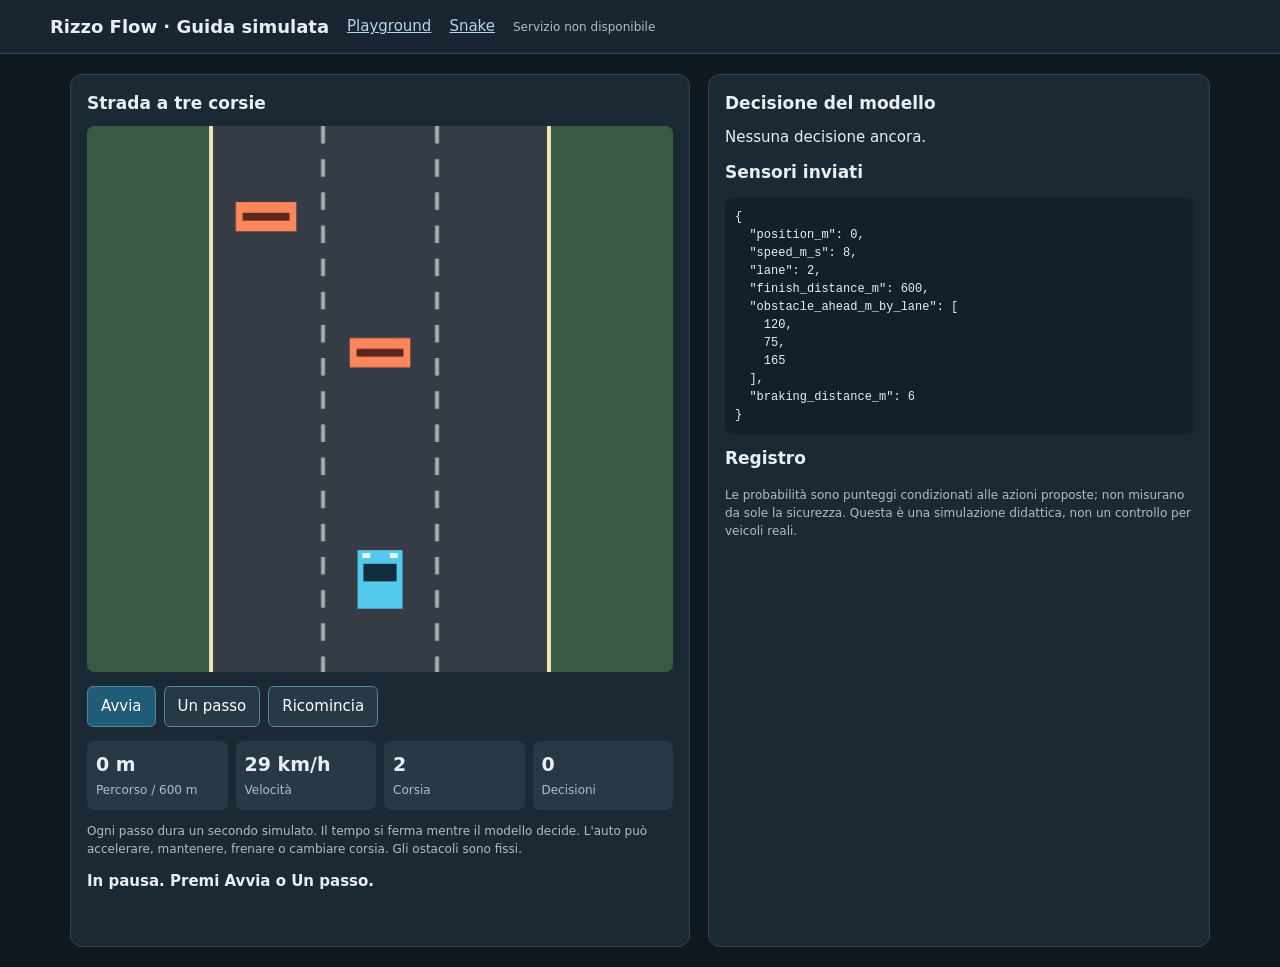
==== src/rizzo_flow/drive.html @ 02560b67 "add drive simulation" ====
<!doctype html>
<html lang="it">
<head>
<meta charset="utf-8">
<meta name="viewport" content="width=device-width, initial-scale=1">
<title>Rizzo Flow · Guida</title>
<link rel="icon" type="image/png" href="/playground/logo.png">
<style>
:root { font: 15px/1.5 system-ui, sans-serif; color: #e9eef2; background: #101820; }
* { box-sizing: border-box; }
body { margin: 0; }
header { padding: 13px max(18px, calc((100vw - 1180px)/2)); background: #192631; border-bottom: 1px solid #344653; display: flex; align-items: center; gap: 18px; flex-wrap: wrap; }
header h1 { margin: 0; font-size: 18px; }
header a { color: #b3d5ec; }
main { max-width: 1180px; margin: auto; padding: 20px; display: grid; grid-template-columns: minmax(300px, 620px) minmax(270px, 1fr); gap: 18px; }
@media (max-width: 800px) { main { grid-template-columns: 1fr; } }
.panel { background: #1a2934; border: 1px solid #344653; border-radius: 12px; padding: 16px; min-width: 0; }
canvas { width: 100%; height: auto; display: block; background: #334a40; border-radius: 8px; }
.controls { display: flex; gap: 8px; flex-wrap: wrap; margin: 14px 0; }
button { background: #205c78; color: white; border: 1px solid #5286a0; border-radius: 6px; padding: 8px 13px; cursor: pointer; font: inherit; }
button:hover { background: #28769a; }
button:disabled { opacity: .5; cursor: default; }
button.secondary { background: #263945; }
.metrics { display: grid; grid-template-columns: repeat(4, 1fr); gap: 8px; margin: 12px 0; }
@media (max-width: 500px) { .metrics { grid-template-columns: repeat(2, 1fr); } }
.metric { background: #263945; border-radius: 7px; padding: 9px; }
.metric strong { display: block; font-size: 19px; }
.metric span, .hint { color: #adbec9; font-size: 12px; }
h2 { font-size: 17px; margin: 0 0 9px; }
p { margin: 6px 0 12px; }
#status { min-height: 48px; font-weight: 600; }
.row { display: grid; grid-template-columns: 120px 1fr 55px; align-items: center; gap: 8px; margin: 7px 0; }
.bar { height: 13px; border-radius: 10px; background: #344653; overflow: hidden; }
.bar i { display: block; height: 100%; background: #4dc8a2; }
.row.chosen { color: #8af0c8; font-weight: 700; }
pre { white-space: pre-wrap; word-break: break-word; font-size: 12px; background: #12202a; border-radius: 7px; padding: 10px; overflow: auto; max-height: 280px; }
#log { max-height: 220px; overflow: auto; margin: 0; padding-left: 24px; font-size: 13px; }
#log li { margin: 5px 0; }
.error { color: #ffc4ad; }
</style>
</head>
<body>
<header>
  <h1>Rizzo Flow · Guida simulata</h1>
  <a href="/playground">Playground</a>
  <a href="/snake">Snake</a>
  <span id="health" class="hint">Connessione al modello…</span>
</header>
<main>
  <section class="panel">
    <h2>Strada a tre corsie</h2>
    <canvas id="road" width="600" height="560" aria-label="Strada vista dall'alto con auto e ostacoli" role="img"></canvas>
    <div class="controls">
      <button id="run">Avvia</button>
      <button id="step" class="secondary">Un passo</button>
      <button id="reset" class="secondary">Ricomincia</button>
    </div>
    <div class="metrics">
      <div class="metric"><strong id="distance">0 m</strong><span>Percorso / 600 m</span></div>
      <div class="metric"><strong id="speed">0 km/h</strong><span>Velocità</span></div>
      <div class="metric"><strong id="lane">2</strong><span>Corsia</span></div>
      <div class="metric"><strong id="turns">0</strong><span>Decisioni</span></div>
    </div>
    <p class="hint">Ogni passo dura un secondo simulato. Il tempo si ferma mentre il modello decide. L'auto può accelerare, mantenere, frenare o cambiare corsia. Gli ostacoli sono fissi.</p>
    <p id="status" role="status"></p>
  </section>
  <section class="panel">
    <h2>Decisione del modello</h2>
    <p id="last">Nessuna decisione ancora.</p>
    <div id="probabilities"></div>
    <h2>Sensori inviati</h2>
    <pre id="sensors"></pre>
    <h2>Registro</h2>
    <ol id="log"></ol>
    <p class="hint">Le probabilità sono punteggi condizionati alle azioni proposte; non misurano da sole la sicurezza. Questa è una simulazione didattica, non un controllo per veicoli reali.</p>
  </section>
</main>
<script>
// Deterministic simulation. Coordinates and distances are metres; lanes are 0, 1, 2.
const Drive = (() => {
  const finish = 600;
  const obstacles = [
    {at: 75, lane: 1}, {at: 120, lane: 0}, {at: 165, lane: 2},
    {at: 210, lane: 1}, {at: 250, lane: 0}, {at: 295, lane: 2},
    {at: 335, lane: 1}, {at: 380, lane: 0}, {at: 420, lane: 2},
    {at: 465, lane: 1}, {at: 505, lane: 0}, {at: 550, lane: 2},
  ];
  const labels = {
    accelerate: 'Accelera', hold: 'Mantieni', brake: 'Frena',
    left: 'Sposta a sinistra', right: 'Sposta a destra',
  };
  const reset = () => ({position: 0, speed: 8, lane: 1, turns: 0, outcome: null});
  function options(state) {
    const ids = ['accelerate', 'hold', 'brake'];
    if (state.lane > 0) ids.push('left');
    if (state.lane < 2) ids.push('right');
    return ids;
  }
  function sensors(state) {
    const ahead = [0, 1, 2].map(lane => {
      const next = obstacles.find(o => o.lane === lane && o.at + 4 >= state.position);
      return next ? Math.max(0, Math.round(next.at - state.position)) : null;
    });
    return {
      position_m: Math.round(state.position), speed_m_s: state.speed,
      lane: state.lane + 1, finish_distance_m: Math.max(0, Math.round(finish - state.position)),
      obstacle_ahead_m_by_lane: ahead,
      braking_distance_m: Math.ceil(state.speed * state.speed / 12),
    };
  }
  function advance(state, action) {
    if (state.outcome || !options(state).includes(action)) throw Error('Azione non valida');
    const nextLane = state.lane + (action === 'left' ? -1 : action === 'right' ? 1 : 0);
    const nextSpeed = Math.max(0, Math.min(22, state.speed + (
      action === 'accelerate' ? 3 : action === 'brake' ? -6 : 0
    )));
    const nextPosition = Math.min(finish, state.position + (state.speed + nextSpeed) / 2);
    // A lane change occupies both lanes for the full tick. Check the swept path, not just the endpoint.
    const hit = obstacles.some(o =>
      (o.lane === state.lane || o.lane === nextLane) &&
      state.position <= o.at + 4 && nextPosition >= o.at - 4
    );
    return {
      position: nextPosition, speed: nextSpeed, lane: nextLane, turns: state.turns + 1,
      outcome: hit ? 'crash' : nextPosition >= finish ? 'finish' : null,
    };
  }
  return {finish, obstacles, labels, reset, options, sensors, advance};
})();

const canvas = document.getElementById('road');
const ctx = canvas.getContext('2d');
const el = id => document.getElementById(id);
let state = Drive.reset();
let running = false;
let pending = false;
let generation = 0;
let controller = null;

function paint() {
  const w = canvas.width, h = canvas.height;
  ctx.fillStyle = '#395b45'; ctx.fillRect(0, 0, w, h);
  ctx.fillStyle = '#353c45'; ctx.fillRect(125, 0, 350, h);
  ctx.fillStyle = '#f2e5af'; ctx.fillRect(125, 0, 4, h); ctx.fillRect(471, 0, 4, h);
  const scale = 3.1, carY = h - 95;
  for (const boundary of [1, 2]) {
    const x = 125 + boundary * (350 / 3);
    ctx.fillStyle = '#a7afb0';
    for (let y = ((state.position * scale) % 34) - 34; y < h; y += 34) ctx.fillRect(x - 2, y, 4, 18);
  }
  for (const o of Drive.obstacles) {
    const y = carY - (o.at - state.position) * scale;
    if (y < -30 || y > h + 30) continue;
    const x = 125 + (o.lane + .5) * (350 / 3);
    ctx.fillStyle = '#ff865b'; ctx.fillRect(x - 31, y - 15, 62, 30);
    ctx.fillStyle = '#5b271b'; ctx.fillRect(x - 24, y - 4, 48, 8);
  }
  const goalY = carY - (Drive.finish - state.position) * scale;
  if (goalY > -12 && goalY < h + 12) {
    ctx.fillStyle = '#f7f7f2'; ctx.fillRect(125, goalY - 5, 350, 10);
    ctx.fillStyle = '#141d24';
    for (let i = 0; i < 12; i += 2) ctx.fillRect(125 + i * 29.2, goalY - 5, 29.2, 5);
  }
  const carX = 125 + (state.lane + .5) * (350 / 3);
  ctx.fillStyle = state.outcome === 'crash' ? '#ff4848' : '#55c9ec';
  ctx.fillRect(carX - 23, carY - 30, 46, 60);
  ctx.fillStyle = '#102e3d'; ctx.fillRect(carX - 17, carY - 16, 34, 18);
  ctx.fillStyle = '#ecf4f8'; ctx.fillRect(carX - 18, carY - 27, 8, 5); ctx.fillRect(carX + 10, carY - 27, 8, 5);
}

function render() {
  paint();
  el('distance').textContent = `${Math.round(state.position)} m`;
  el('speed').textContent = `${Math.round(state.speed * 3.6)} km/h`;
  el('lane').textContent = String(state.lane + 1);
  el('turns').textContent = String(state.turns);
  el('sensors').textContent = JSON.stringify(Drive.sensors(state), null, 2);
  el('run').textContent = running ? 'Pausa' : 'Avvia';
  el('step').disabled = pending || running || !!state.outcome;
  el('run').disabled = !!state.outcome;
  if (state.outcome === 'crash') el('status').textContent = 'Collisione. Premi Ricomincia per riprovare.';
  else if (state.outcome === 'finish') el('status').textContent = `Traguardo raggiunto in ${state.turns} decisioni!`;
  else if (pending) el('status').textContent = 'Il modello sta scegliendo la prossima azione…';
  else if (!el('status').classList.contains('error')) el('status').textContent = running ? 'Guida in corso.' : 'In pausa. Premi Avvia o Un passo.';
}

function requestFor(snapshot) {
  const actions = Drive.options(snapshot);
  return {
    state: {
      task: 'Reach the finish without touching stationary obstacles on a three-lane road.',
      dynamics: 'One action advances one second. Accelerate adds 3 m/s, brake subtracts 6 m/s, speed stays between 0 and 22 m/s. Hold and lane changes keep speed. Distance moved is the average of old and new speed for one second. A lane change occupies both lanes during that second. An obstacle is hit if the car passes within 4 m of it in an occupied lane. Lane changes can cross into an obstacle. Null means no obstacle ahead in that lane.',
      sensors: Drive.sensors(snapshot),
    },
    questions: {
      action: {
        type: 'choice',
        instructions: 'Choose the single safest action that makes progress toward the finish. Avoid all collisions. Use the current speed, braking distance, obstacles and lane-change dynamics. Pick only an available action.',
        options: actions.map(id => ({id, description: Drive.labels[id]})),
        policy: {allow_abstain: false},
      },
    },
  };
}

async function step() {
  if (pending || state.outcome) return;
  pending = true;
  const currentGeneration = generation;
  const snapshot = {...state};
  controller = new AbortController();
  el('status').classList.remove('error');
  render();
  try {
    const response = await fetch('/v1/decisions', {
      method: 'POST', headers: {'Content-Type': 'application/json'},
      body: JSON.stringify(requestFor(snapshot)), signal: controller.signal,
    });
    if (!response.ok) throw Error(`HTTP ${response.status}: ${(await response.text()).slice(0, 500)}`);
    const data = await response.json();
    if (currentGeneration !== generation) return;
    const answer = data.answers.action;
    const action = answer.choice;
    if (answer.status !== 'ok' || !Drive.options(snapshot).includes(action)) {
      running = false;
      throw Error(`Il modello non ha scelto un'azione valida (status: ${answer.status}).`);
    }
    state = Drive.advance(snapshot, action);
    const latency = Math.round((data.timing?.total_seconds || 0) * 1000);
    el('last').textContent = `Passo ${state.turns}: ${Drive.labels[action]} · ${latency} ms di elaborazione`;
    const probabilities = el('probabilities');
    probabilities.replaceChildren();
    for (const id of Drive.options(snapshot)) {
      const p = answer.probabilities[id] || 0;
      const row = document.createElement('div'); row.className = `row${id === action ? ' chosen' : ''}`;
      const label = document.createElement('span'); label.textContent = Drive.labels[id];
      const track = document.createElement('span'); track.className = 'bar';
      const bar = document.createElement('i'); bar.style.width = `${Math.max(0, Math.min(100, p * 100))}%`;
      track.append(bar);
      const value = document.createElement('span'); value.textContent = `${(p * 100).toFixed(1)}%`;
      row.append(label, track, value); probabilities.append(row);
    }
    const line = document.createElement('li');
    line.textContent = `${state.turns}. ${Drive.labels[action]} → ${Math.round(state.position)} m, ${Math.round(state.speed * 3.6)} km/h, corsia ${state.lane + 1}${state.outcome ? ` · ${state.outcome}` : ''}`;
    el('log').prepend(line);
    if (state.outcome) running = false;
  } catch (error) {
    if (currentGeneration === generation && error.name !== 'AbortError') {
      running = false;
      el('status').classList.add('error');
      el('status').textContent = `Errore: ${error.message}`;
    }
  } finally {
    if (currentGeneration === generation) {
      pending = false;
      controller = null;
      render();
      if (running && !state.outcome) setTimeout(step, 250);
    }
  }
}

el('run').addEventListener('click', () => {
  running = !running;
  el('status').classList.remove('error');
  render();
  if (running && !pending) step();
});
el('step').addEventListener('click', step);
el('reset').addEventListener('click', () => {
  generation++;
  if (controller) controller.abort();
  controller = null; pending = false; running = false; state = Drive.reset();
  el('probabilities').replaceChildren(); el('log').replaceChildren();
  el('last').textContent = 'Nessuna decisione ancora.';
  el('status').classList.remove('error'); render();
});
fetch('/health').then(r => r.json()).then(data => {
  el('health').textContent = data.status === 'ready' ? `Modello pronto · ${data.model.runtime}` : 'Modello non pronto';
}).catch(() => { el('health').textContent = 'Servizio non disponibile'; });
render();
</script>
</body>
</html>
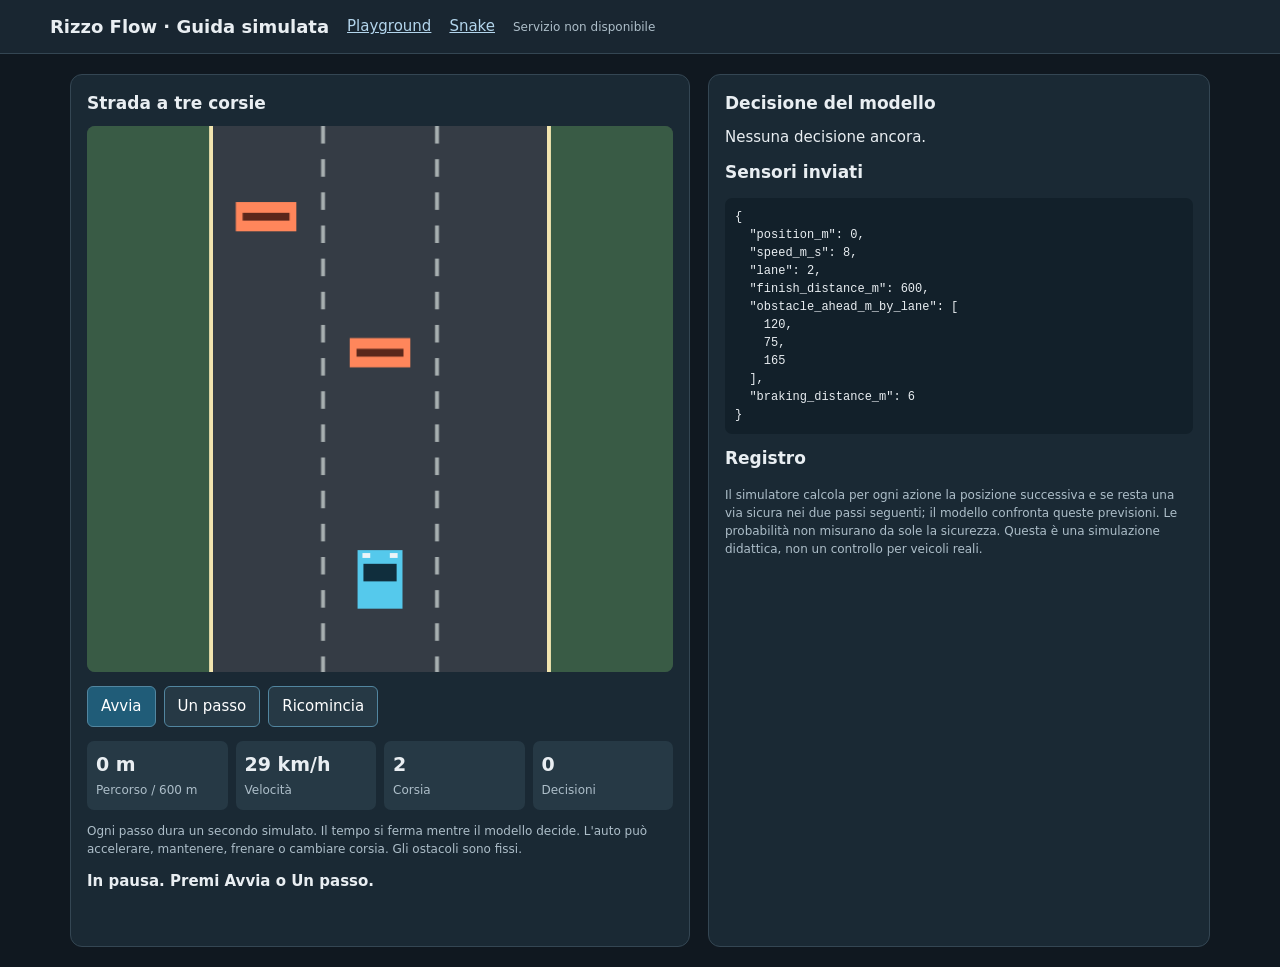
==== commit 2e017e68: "drive fix pt.1" ====
--- a/src/rizzo_flow/drive.html
+++ b/src/rizzo_flow/drive.html
@@ -72,7 +72,7 @@
     <pre id="sensors"></pre>
     <h2>Registro</h2>
     <ol id="log"></ol>
-    <p class="hint">Le probabilità sono punteggi condizionati alle azioni proposte; non misurano da sole la sicurezza. Questa è una simulazione didattica, non un controllo per veicoli reali.</p>
+    <p class="hint">Il simulatore calcola per ogni azione la posizione successiva e se resta una via sicura nei due passi seguenti; il modello confronta queste previsioni. Le probabilità non misurano da sole la sicurezza. Questa è una simulazione didattica, non un controllo per veicoli reali.</p>
   </section>
 </main>
 <script>
@@ -125,7 +125,23 @@
       outcome: hit ? 'crash' : nextPosition >= finish ? 'finish' : null,
     };
   }
-  return {finish, obstacles, labels, reset, options, sensors, advance};
+  function hasSafeContinuation(state, remaining) {
+    if (state.outcome === 'finish') return true;
+    if (state.outcome === 'crash') return false;
+    if (remaining === 0) return true;
+    return options(state).some(action => hasSafeContinuation(advance(state, action), remaining - 1));
+  }
+  function forecast(state, action) {
+    const next = advance(state, action);
+    return {
+      position_m: Math.round(next.position * 10) / 10,
+      speed_m_s: next.speed,
+      lane: next.lane + 1,
+      collision: next.outcome === 'crash',
+      safe_continuation_two_more_steps: hasSafeContinuation(next, 2),
+    };
+  }
+  return {finish, obstacles, labels, reset, options, sensors, advance, forecast};
 })();
 
 const canvas = document.getElementById('road');
@@ -188,15 +204,21 @@
   const actions = Drive.options(snapshot);
   return {
     state: {
-      task: 'Reach the finish without touching stationary obstacles on a three-lane road.',
-      dynamics: 'One action advances one second. Accelerate adds 3 m/s, brake subtracts 6 m/s, speed stays between 0 and 22 m/s. Hold and lane changes keep speed. Distance moved is the average of old and new speed for one second. A lane change occupies both lanes during that second. An obstacle is hit if the car passes within 4 m of it in an occupied lane. Lane changes can cross into an obstacle. Null means no obstacle ahead in that lane.',
+      task: 'Drive to the finish without a collision. Survival is more important than speed.',
+      dynamics: 'One action advances one second. Speed is capped at 22 m/s. A lane change occupies both the old and new lanes during the step. An obstacle is hit when the car passes within 4 m of it in either occupied lane. Null means no obstacle ahead.',
       sensors: Drive.sensors(snapshot),
     },
     questions: {
       action: {
         type: 'choice',
-        instructions: 'Choose the single safest action that makes progress toward the finish. Avoid all collisions. Use the current speed, braking distance, obstacles and lane-change dynamics. Pick only an available action.',
-        options: actions.map(id => ({id, description: Drive.labels[id]})),
+        instructions: 'Choose an action that avoids collision now AND still has a safe continuation for the next two steps. The simulator has already calculated the exact result of every available action below; trust those forecasts. Never choose an action marked collision or no safe continuation. Among the viable actions, make progress toward the finish.',
+        options: actions.map(id => {
+          const f = Drive.forecast(snapshot, id);
+          return {
+            id,
+            description: `${id}: after one second: position ${f.position_m} m, speed ${f.speed_m_s} m/s, lane ${f.lane}. ${f.collision ? 'COLLISION on this step.' : f.safe_continuation_two_more_steps ? 'Safe continuation exists for two more steps.' : 'NO SAFE CONTINUATION: leads to a crash within two steps.'}`,
+          };
+        }),
         policy: {allow_abstain: false},
       },
     },
@@ -232,8 +254,11 @@
     probabilities.replaceChildren();
     for (const id of Drive.options(snapshot)) {
       const p = answer.probabilities[id] || 0;
+      const forecast = Drive.forecast(snapshot, id);
       const row = document.createElement('div'); row.className = `row${id === action ? ' chosen' : ''}`;
-      const label = document.createElement('span'); label.textContent = Drive.labels[id];
+      const label = document.createElement('span');
+      label.textContent = `${Drive.labels[id]}${forecast.safe_continuation_two_more_steps ? '' : ' ⚠'}`;
+      label.title = forecast.collision ? 'Collisione immediata' : forecast.safe_continuation_two_more_steps ? 'Esiste una continuazione sicura' : 'Nessuna continuazione sicura nei prossimi due passi';
       const track = document.createElement('span'); track.className = 'bar';
       const bar = document.createElement('i'); bar.style.width = `${Math.max(0, Math.min(100, p * 100))}%`;
       track.append(bar);
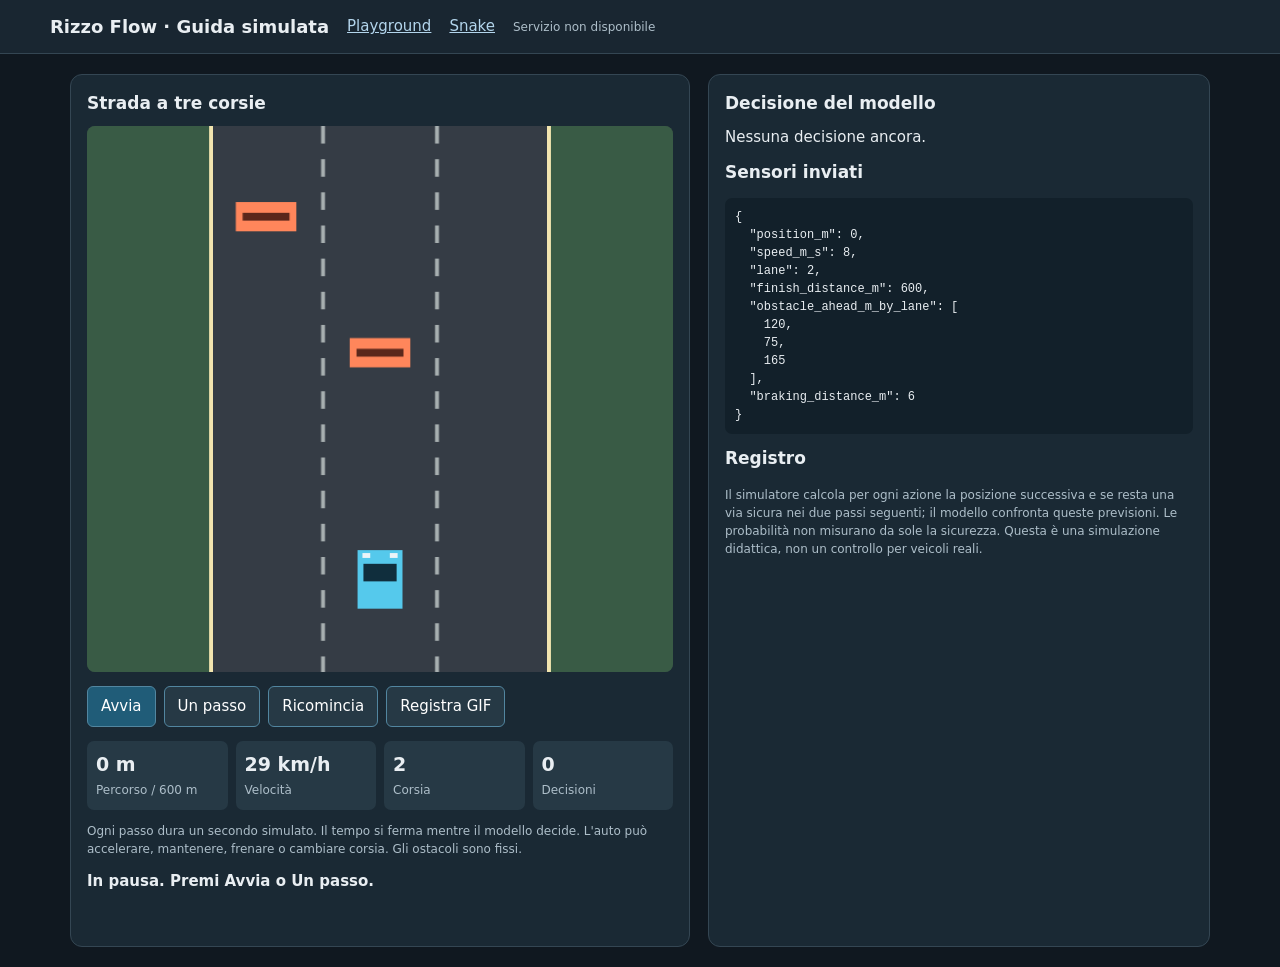
==== commit 54553795: "fix drive pt2" ====
--- a/src/rizzo_flow/drive.html
+++ b/src/rizzo_flow/drive.html
@@ -20,6 +20,7 @@
 button { background: #205c78; color: white; border: 1px solid #5286a0; border-radius: 6px; padding: 8px 13px; cursor: pointer; font: inherit; }
 button:hover { background: #28769a; }
 button:disabled { opacity: .5; cursor: default; }
+button.rec.on { border-color: #ff865b; color: #ffb39c; }
 button.secondary { background: #263945; }
 .metrics { display: grid; grid-template-columns: repeat(4, 1fr); gap: 8px; margin: 12px 0; }
 @media (max-width: 500px) { .metrics { grid-template-columns: repeat(2, 1fr); } }
@@ -54,6 +55,7 @@
       <button id="run">Avvia</button>
       <button id="step" class="secondary">Un passo</button>
       <button id="reset" class="secondary">Ricomincia</button>
+      <button id="rec" class="secondary">Registra GIF</button>
     </div>
     <div class="metrics">
       <div class="metric"><strong id="distance">0 m</strong><span>Percorso / 600 m</span></div>
@@ -63,6 +65,7 @@
     </div>
     <p class="hint">Ogni passo dura un secondo simulato. Il tempo si ferma mentre il modello decide. L'auto può accelerare, mantenere, frenare o cambiare corsia. Gli ostacoli sono fissi.</p>
     <p id="status" role="status"></p>
+    <p id="recNote" class="hint" hidden></p>
   </section>
   <section class="panel">
     <h2>Decisione del modello</h2>
@@ -198,20 +201,229 @@
   else if (state.outcome === 'finish') el('status').textContent = `Traguardo raggiunto in ${state.turns} decisioni!`;
   else if (pending) el('status').textContent = 'Il modello sta scegliendo la prossima azione…';
   else if (!el('status').classList.contains('error')) el('status').textContent = running ? 'Guida in corso.' : 'In pausa. Premi Avvia o Un passo.';
+  el('rec').classList.toggle('on', Boolean(rec));
+  el('rec').textContent = rec ? `Ferma e salva · ${recStats().f} frame` : 'Registra GIF';
+  if (rec) capture();
+}
+
+// ---------- GIF recorder ----------
+// The recorder captures the rendered road and encodes a self-contained GIF in the browser.
+const REC = {width: 600, height: 560, maxFrames: 900, mergeMs: 30};
+let rec = null;
+
+function recStats() {
+  return {f: rec.frames + rec.queue.length + (rec.pending ? 1 : 0)};
+}
+
+function startRecording() {
+  const offscreen = document.createElement('canvas');
+  offscreen.width = REC.width; offscreen.height = REC.height;
+  rec = {ctx: offscreen.getContext('2d'), chunks: [], queue: [], pending: null, frames: 0, bytes: 0};
+  el('recNote').hidden = true;
+  render();
+}
+
+function capture() {
+  const now = performance.now();
+  paintDriveFrame(rec.ctx);
+  const pixels = rec.ctx.getImageData(0, 0, REC.width, REC.height).data;
+  if (rec.pending && now - rec.pending.time < REC.mergeMs) { rec.pending.pixels = pixels; return; }
+  if (rec.pending) { rec.queue.push({pixels: rec.pending.pixels, ms: now - rec.pending.time}); setTimeout(drainRecording, 0); }
+  rec.pending = {pixels, time: now};
+  if (recStats().f >= REC.maxFrames) setTimeout(() => rec && stopRecording(true), 0);
+}
+
+function drainRecording() {
+  if (!rec) return;
+  for (const frame of rec.queue.splice(0)) {
+    const chunk = gifFrame(frame.pixels, REC.width, REC.height, Math.max(2, Math.round(frame.ms / 10)));
+    rec.chunks.push(chunk); rec.bytes += chunk.length; rec.frames++;
+  }
+}
+
+function paintDriveFrame(target) {
+  target.drawImage(canvas, 0, 0);
+  target.fillStyle = 'rgba(16, 24, 32, .82)'; target.fillRect(8, 8, 270, 55);
+  target.fillStyle = '#fff'; target.font = '600 18px system-ui'; target.fillText('Rizzo Flow · Guida', 18, 31);
+  target.font = '13px system-ui'; target.fillText(`${Math.round(state.position)} m · ${Math.round(state.speed * 3.6)} km/h · corsia ${state.lane + 1}`, 18, 51);
+}
+
+function finishRecording() {
+  if (rec.pending) rec.queue.push({pixels: rec.pending.pixels, ms: 1500});
+  rec.pending = null; drainRecording();
+  const w = REC.width, h = REC.height;
+  const head = [0x47,0x49,0x46,0x38,0x39,0x61,w&255,w>>8,h&255,h>>8,0,0,0,0x21,0xff,0x0b,...[...'NETSCAPE2.0'].map(c=>c.charCodeAt(0)),3,1,0,0,0];
+  const result = {blob: new Blob([new Uint8Array(head), ...rec.chunks, new Uint8Array([0x3b])], {type:'image/gif'}), frames: rec.frames};
+  rec = null; return result;
+}
+
+function stopRecording(full = false) {
+  const {blob, frames} = finishRecording();
+  const name = `rizzo-drive-${new Date().toISOString().slice(0,19).replace(/[-:]/g,'').replace('T','-')}.gif`;
+  const url = URL.createObjectURL(blob), link = document.createElement('a');
+  link.href = url; link.download = name; document.body.append(link); link.click(); link.remove();
+  setTimeout(() => URL.revokeObjectURL(url), 30000);
+  el('recNote').hidden = false;
+  el('recNote').textContent = `${full ? `Limite di ${REC.maxFrames} frame raggiunto. ` : ''}GIF salvata nei download: ${name} (${(blob.size / 1e6).toFixed(2)} MB, ${frames} frame).`;
+  render();
+}
+
+function gifFrame(rgba, w, h, delay) {
+  const n=w*h, keys=new Uint16Array(n), counts=new Uint32Array(32768), first=new Int32Array(32768);
+  for(let i=0,p=0;i<n;i++,p+=4){const k=((rgba[p]>>3)<<10)|((rgba[p+1]>>3)<<5)|(rgba[p+2]>>3);keys[i]=k;if(!counts[k]++)first[k]=p;}
+  const used=[];for(let k=0;k<32768;k++)if(counts[k])used.push(k);used.sort((a,b)=>counts[b]-counts[a]);
+  const palette=used.slice(0,256), lookup=new Int16Array(32768);palette.forEach((k,i)=>lookup[k]=i);
+  for(const k of used.slice(256)){let bi=0,bd=Infinity;for(let i=0;i<palette.length;i++){const d=(k>>10)-(palette[i]>>10),e=((k>>5)&31)-((palette[i]>>5)&31),f=(k&31)-(palette[i]&31),z=d*d+e*e+f*f;if(z<bd){bd=z;bi=i;}}lookup[k]=bi;}
+  let bits=1;while((1<<bits)<palette.length)bits++;const min=Math.max(2,bits),out=[0x21,0xf9,4,4,delay&255,delay>>8,0,0,0x2c,0,0,0,0,w&255,w>>8,h&255,h>>8,0x80|(bits-1)];
+  for(let i=0;i<(1<<bits);i++){const p=i<palette.length?first[palette[i]]:-1;out.push(p<0?0:rgba[p],p<0?0:rgba[p+1],p<0?0:rgba[p+2]);}out.push(min);
+  const block=[];let cur=0,held=0;const emit=(code,size)=>{cur|=code<<held;held+=size;while(held>=8){block.push(cur&255);cur>>>=8;held-=8;if(block.length===255){out.push(255,...block);block.length=0;}}};
+  const clear=1<<min,end=clear+1;let size=min+1,next=end+1,table=new Map(),prefix=lookup[keys[0]];emit(clear,size);
+  for(let i=1;i<n;i++){const px=lookup[keys[i]],k=(prefix<<8)|px,known=table.get(k);if(known!==undefined){prefix=known;continue;}emit(prefix,size);if(next===4096){emit(clear,size);table=new Map();size=min+1;next=end+1;}else{if(next>=(1<<size))size++;table.set(k,next++);}prefix=px;}emit(prefix,size);emit(end,size);if(held)block.push(cur&255);if(block.length)out.push(block.length,...block);out.push(0);return new Uint8Array(out);
 }
 
 function requestFor(snapshot) {
   const actions = Drive.options(snapshot);
   return {
     state: {
-      task: 'Drive to the finish without a collision. Survival is more important than speed.',
-      dynamics: 'One action advances one second. Speed is capped at 22 m/s. A lane change occupies both the old and new lanes during the step. An obstacle is hit when the car passes within 4 m of it in either occupied lane. Null means no obstacle ahead.',
-      sensors: Drive.sensors(snapshot),
-    },
+      role: `
+      You are the decision-making controller of a simulated autonomous vehicle.
+      Your only job is to select ONE valid action for the current simulation step.
+      You are not controlling a real vehicle.
+
+      The objective is hierarchical:
+      1. NEVER choose an action that causes a collision on the current step.
+      2. NEVER choose an action for which the simulator says there is NO SAFE CONTINUATION for the next two steps.
+      3. Among all actions that satisfy 1 and 2, prefer the action that makes the most useful progress toward the finish.
+      4. Do not optimize speed if doing so increases the risk of collision or removes safe future options.
+      5. Prefer maintaining a safe state over making unnecessary lane changes.
+      `,
+
+        current_state: {
+          position_m: Math.round(snapshot.position),
+          speed_m_s: snapshot.speed,
+          lane: snapshot.lane + 1,
+          finish_distance_m: Math.max(0, Math.round(Drive.finish - snapshot.position)),
+          obstacle_ahead_m_by_lane: Drive.sensors(snapshot).obstacle_ahead_m_by_lane,
+          braking_distance_m: Drive.sensors(snapshot).braking_distance_m
+        },
+
+        simulator_rules: `
+      Each action advances the simulation by exactly one second.
+
+      Available actions are:
+      - accelerate: increase speed by 3 m/s
+      - hold: keep current speed
+      - brake: decrease speed by 6 m/s
+      - left: move one lane to the left
+      - right: move one lane to the right
+
+      Speed is limited to 0..22 m/s.
+
+      A lane change occupies BOTH the old lane and the new lane for the entire one-second step.
+
+      A collision occurs if, during the step, the vehicle passes within 4 metres of an obstacle in ANY lane occupied during that step.
+
+      The simulator's forecast for each action is authoritative.
+      Do not try to recalculate or reinterpret the forecast.
+      `,
+
+        decision_principles: `
+      Treat the simulator forecasts as ground truth.
+
+      Safety has absolute priority over speed and progress.
+
+      A forecast with:
+      - collision = true
+      means the action is FORBIDDEN.
+
+      A forecast with:
+      - safe_continuation_two_more_steps = false
+      means the action is FORBIDDEN.
+
+      Only actions satisfying both conditions are eligible.
+
+      If multiple actions are eligible:
+      - prefer the action that preserves a safe future state;
+      - avoid unnecessary lane changes;
+      - prefer hold when it is already safe and provides sufficient progress;
+      - use brake when slowing materially improves safety;
+      - use a lane change when it is necessary to avoid an obstacle or clearly improves future safety;
+      - accelerate only when it remains safe and provides meaningful progress;
+      - never sacrifice safety merely to reach the finish sooner.
+      `,
+
+        available_actions: actions.map(id => {
+          const f = Drive.forecast(snapshot, id);
+
+          return {
+            id,
+            forecast: {
+              position_m: f.position_m,
+              speed_m_s: f.speed_m_s,
+              lane: f.lane,
+              collision: f.collision,
+              safe_continuation_two_more_steps: f.safe_continuation_two_more_steps
+            },
+            interpretation:
+              f.collision
+                ? "FORBIDDEN: immediate collision"
+                : !f.safe_continuation_two_more_steps
+                  ? "FORBIDDEN: no safe continuation within the next two steps"
+                  : "ELIGIBLE: satisfies the safety constraints"
+          };
+        })
+      },
     questions: {
       action: {
         type: 'choice',
-        instructions: 'Choose an action that avoids collision now AND still has a safe continuation for the next two steps. The simulator has already calculated the exact result of every available action below; trust those forecasts. Never choose an action marked collision or no safe continuation. Among the viable actions, make progress toward the finish.',
+        instructions: `
+Choose exactly ONE action from the provided action options.
+
+Follow this procedure in order:
+
+STEP 1 — ELIMINATE UNSAFE ACTIONS
+Reject every action where collision = true.
+Reject every action where safe_continuation_two_more_steps = false.
+
+STEP 2 — CHECK WHETHER A SAFE ACTION EXISTS
+At least one safe action should normally exist.
+Never invent an action that is not present in the options.
+
+STEP 3 — RANK THE SAFE ACTIONS
+Among the remaining eligible actions, use this priority order:
+
+A. SAFETY
+Prefer the action that leaves the strongest safe future state.
+
+B. NECESSITY
+If the current lane creates an upcoming obstacle problem, prefer a safe action that resolves it.
+
+C. STABILITY
+Prefer hold when it is safe and there is no reason to change speed or lane.
+Avoid unnecessary lane changes.
+
+D. PROGRESS
+When safety and stability are comparable, prefer the action that makes more progress toward the finish.
+
+E. SPEED
+Only prefer acceleration when it remains clearly safe and does not unnecessarily reduce future options.
+
+STEP 4 — FINAL VALIDATION
+Before returning the answer, verify:
+- the chosen action exists in the provided options;
+- collision is false;
+- safe_continuation_two_more_steps is true.
+
+IMPORTANT:
+The forecast fields are authoritative.
+Do not infer that an action is safe from intuition if its forecast says otherwise.
+Do not choose the fastest action merely because it reaches the finish sooner.
+Do not choose a lane change merely because another lane exists.
+Do not choose accelerate merely because the road appears clear.
+Never choose an action marked FORBIDDEN.
+
+Return only the selected action key.
+`,
         options: actions.map(id => {
           const f = Drive.forecast(snapshot, id);
           return {
@@ -292,6 +504,7 @@
   if (running && !pending) step();
 });
 el('step').addEventListener('click', step);
+el('rec').addEventListener('click', () => (rec ? stopRecording() : startRecording()));
 el('reset').addEventListener('click', () => {
   generation++;
   if (controller) controller.abort();
